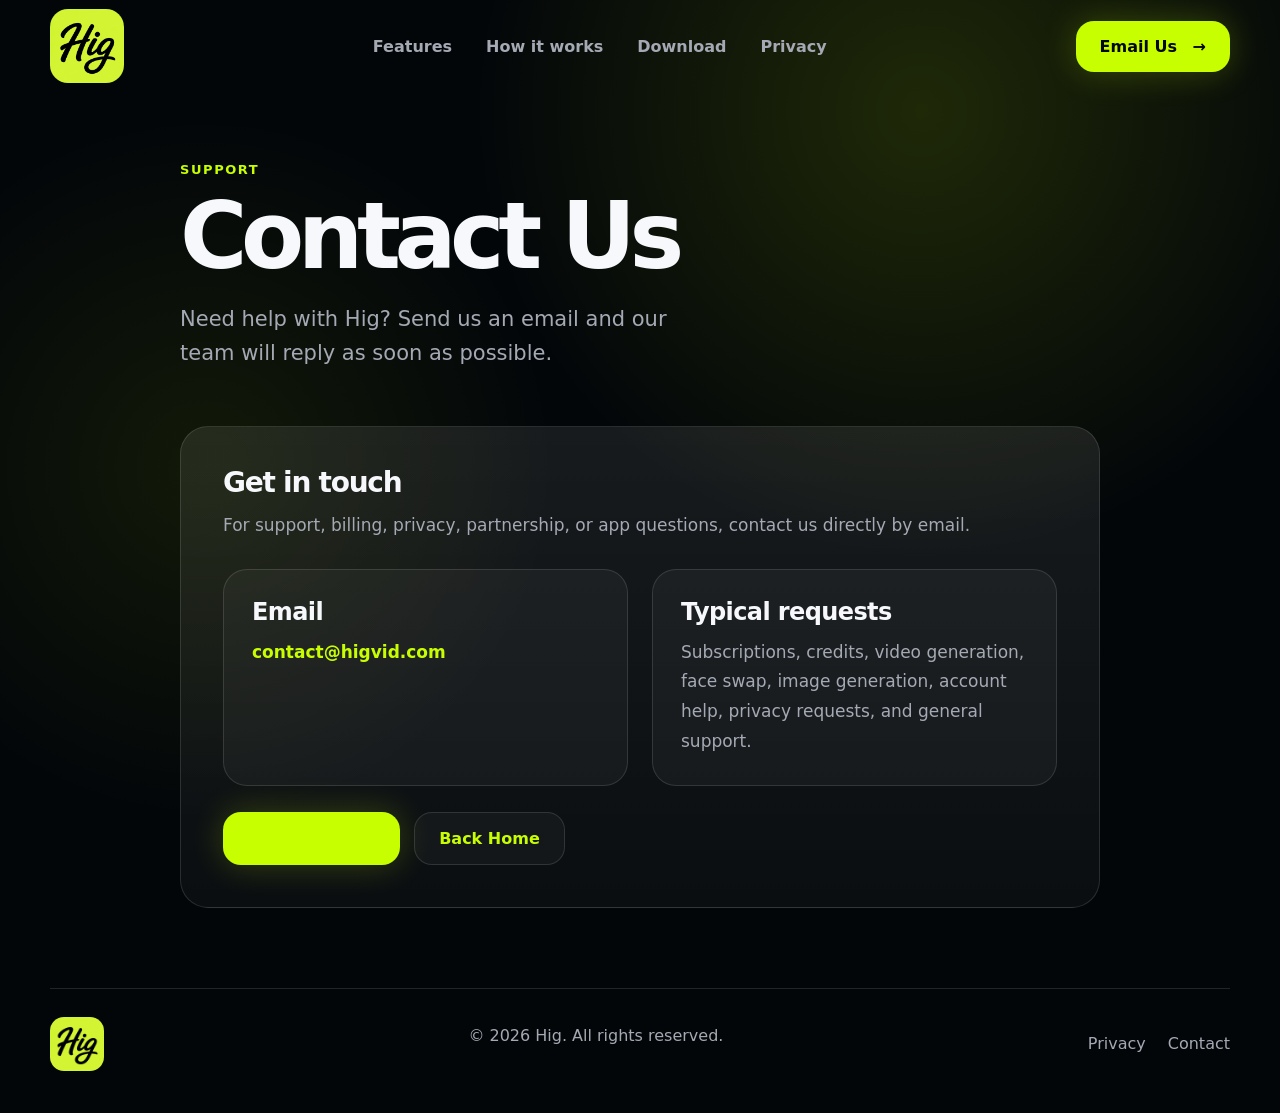
==== contact.html @ 1846b88f "Add files via upload" ====
<!doctype html>
<html lang="en">
<head>
  <meta charset="utf-8" />
  <meta name="viewport" content="width=device-width, initial-scale=1" />
  <title>Contact Us — Hig</title>
  <meta name="description" content="Contact Hig support for help with AI video generation, face swap, video editing, image generation, billing, or privacy questions." />
  <meta name="theme-color" content="#c8ff00" />
  <link rel="icon" href="assets/logo.png" />
  <link rel="stylesheet" href="styles.css" />
</head>
<body>
  <header class="site-header">
    <a class="brand" href="index.html" aria-label="Hig home">
      <img src="assets/logo.png" alt="Hig logo" />
    </a>
    <nav class="nav" aria-label="Main navigation">
      <a href="index.html#features">Features</a>
      <a href="index.html#how">How it works</a>
      <a href="index.html#download">Download</a>
      <a href="privacy.html">Privacy</a>
    </nav>
    <a class="header-cta" href="mailto:contact@higvid.com?subject=Hig%20Support%20Request">Email Us <span>→</span></a>
  </header>

  <main class="legal-page">
    <section class="legal-hero">
      <p class="eyebrow">Support</p>
      <h1>Contact Us</h1>
      <p class="lead">Need help with Hig? Send us an email and our team will reply as soon as possible.</p>
    </section>

    <section class="legal-card">
      <h2>Get in touch</h2>
      <p>For support, billing, privacy, partnership, or app questions, contact us directly by email.</p>

      <div class="contact-grid">
        <div class="contact-box">
          <h3>Email</h3>
          <p><a href="mailto:contact@higvid.com?subject=Hig%20Support%20Request">contact@higvid.com</a></p>
        </div>
        <div class="contact-box">
          <h3>Typical requests</h3>
          <p>Subscriptions, credits, video generation, face swap, image generation, account help, privacy requests, and general support.</p>
        </div>
      </div>

      <div class="contact-actions">
        <a class="primary-btn" href="mailto:contact@higvid.com?subject=Hig%20Support%20Request&body=Hello%20Hig%20team%2C%0A%0AI%20need%20help%20with%3A%0A%0AMy%20device%3A%0AMy%20app%20version%3A%0A%0AThank%20you.">Send Email <span>→</span></a>
        <a class="secondary-btn" href="index.html">Back Home</a>
      </div>
    </section>
  </main>

  <footer class="footer">
    <img src="assets/logo.png" alt="Hig logo" />
    <p>© <span id="year"></span> Hig. All rights reserved.</p>
    <div>
      <a href="privacy.html">Privacy</a>
      <a href="contact.html">Contact</a>
    </div>
  </footer>

  <script src="script.js"></script>
</body>
</html>
---- styles.css ----
:root {
  --bg: #030609;
  --panel: rgba(255,255,255,.055);
  --panel-strong: rgba(255,255,255,.085);
  --text: #f6f8fb;
  --muted: #a4a9b4;
  --line: rgba(255,255,255,.12);
  --accent: #c8ff00;
  --accent-soft: rgba(200,255,0,.18);
  --radius: 28px;
  --max: 1180px;
}

* { box-sizing: border-box; }
html { scroll-behavior: smooth; }
body {
  margin: 0;
  font-family: Inter, ui-sans-serif, system-ui, -apple-system, BlinkMacSystemFont, "Segoe UI", sans-serif;
  color: var(--text);
  background:
    radial-gradient(circle at 72% 10%, rgba(200,255,0,.14), transparent 28rem),
    radial-gradient(circle at 16% 42%, rgba(200,255,0,.08), transparent 22rem),
    var(--bg);
}
a { color: inherit; text-decoration: none; }
img { max-width: 100%; display: block; }

.site-header {
  width: min(var(--max), calc(100% - 48px));
  height: 92px;
  margin: 0 auto;
  display: flex;
  align-items: center;
  justify-content: space-between;
  position: relative;
  z-index: 10;
}
.brand img { width: 74px; border-radius: 18px; }
.nav { display: flex; gap: 34px; color: var(--muted); font-weight: 600; }
.nav a:hover { color: var(--text); }
.header-cta, .primary-btn {
  background: var(--accent);
  color: #050606;
  font-weight: 800;
  border-radius: 18px;
  padding: 16px 24px;
  box-shadow: 0 0 34px rgba(200,255,0,.22);
}
.header-cta span, .primary-btn span { margin-left: 10px; }

.hero {
  width: min(var(--max), calc(100% - 48px));
  min-height: calc(100vh - 92px);
  margin: 0 auto;
  display: grid;
  grid-template-columns: .82fr 1.18fr;
  align-items: center;
  gap: 40px;
  padding: 36px 0 90px;
}
.eyebrow {
  color: var(--accent);
  text-transform: uppercase;
  letter-spacing: .12em;
  font-size: 13px;
  font-weight: 900;
  margin: 0 0 18px;
}
h1, h2, h3, p { margin-top: 0; }
h1 {
  font-size: clamp(64px, 9vw, 126px);
  line-height: .86;
  letter-spacing: -.07em;
  margin-bottom: 30px;
}
h1 span, h2 span { color: var(--accent); }
h2 { font-size: clamp(34px, 5vw, 64px); line-height: 1; letter-spacing: -.045em; margin-bottom: 18px; }
h3 { font-size: 24px; letter-spacing: -.025em; margin-bottom: 12px; }
.lead { color: var(--muted); font-size: 21px; line-height: 1.65; max-width: 520px; }
.hero-actions { display: flex; gap: 14px; flex-wrap: wrap; margin-top: 34px; }
.secondary-btn {
  border: 1px solid var(--line);
  color: var(--text);
  font-weight: 800;
  border-radius: 18px;
  padding: 16px 24px;
  background: rgba(255,255,255,.035);
}

.phone-stage {
  min-height: 640px;
  position: relative;
  display: grid;
  place-items: center;
  perspective: 1200px;
}
.phone {
  position: absolute;
  width: min(305px, 30vw);
  border-radius: 46px;
  padding: 8px;
  background: linear-gradient(145deg, rgba(255,255,255,.24), rgba(255,255,255,.04));
  box-shadow: 0 34px 90px rgba(0,0,0,.65), 0 0 46px rgba(200,255,0,.12);
  border: 1px solid rgba(255,255,255,.12);
  overflow: hidden;
}
.phone img { border-radius: 38px; width: 100%; height: auto; }
.phone-main { z-index: 3; transform: translateY(-2px); width: min(350px, 32vw); }
.phone-left { z-index: 2; transform: translate(-210px, 40px) rotate(-8deg) scale(.9); opacity: .76; }
.phone-right { z-index: 1; transform: translate(220px, 40px) rotate(8deg) scale(.9); opacity: .62; }

.features, .steps, .showcase, .download {
  width: min(var(--max), calc(100% - 48px));
  margin: 0 auto;
}
.section-heading { text-align: center; max-width: 760px; margin: 0 auto 46px; }
.section-heading p:not(.eyebrow), .showcase-copy p:not(.eyebrow), .download p { color: var(--muted); font-size: 18px; line-height: 1.7; }
.feature-grid, .step-grid { display: grid; grid-template-columns: repeat(3, 1fr); gap: 24px; }
.feature-card, .step, .download, .showcase {
  border: 1px solid var(--line);
  background: linear-gradient(180deg, var(--panel-strong), rgba(255,255,255,.035));
  border-radius: var(--radius);
}
.feature-card { padding: 34px; min-height: 250px; }
.icon {
  width: 62px; height: 62px; display: grid; place-items: center;
  border: 1px solid rgba(200,255,0,.5); border-radius: 20px;
  color: var(--accent); background: var(--accent-soft); font-size: 24px; margin-bottom: 36px;
}
.feature-card p, .step p { color: var(--muted); line-height: 1.65; margin: 0; }

.showcase {
  margin-top: 100px;
  display: grid;
  grid-template-columns: .9fr 1.1fr;
  gap: 34px;
  align-items: center;
  padding: 34px;
  overflow: hidden;
}
.showcase-media {
  border-radius: 22px;
  overflow: hidden;
  border: 1px solid var(--line);
  max-height: 500px;
}
.showcase-media img { width: 100%; transform: scale(1.01); }
.showcase-copy { padding: 34px; }

.steps { padding: 110px 0; }
.step { padding: 30px; }
.step span { color: var(--accent); font-weight: 900; display: inline-block; margin-bottom: 28px; }
.download {
  display: flex;
  align-items: center;
  justify-content: space-between;
  gap: 30px;
  padding: 42px;
  margin-bottom: 70px;
  box-shadow: inset 0 0 80px rgba(200,255,0,.05);
}
.store-buttons { display: flex; gap: 14px; flex-wrap: wrap; }
.store-btn {
  min-width: 175px;
  border: 1px solid var(--line);
  border-radius: 17px;
  padding: 13px 18px;
  background: #070a0d;
}
.store-btn small { color: var(--muted); display: block; font-size: 11px; }
.store-btn strong { font-size: 20px; }
.footer {
  width: min(var(--max), calc(100% - 48px));
  margin: 0 auto;
  padding: 28px 0 42px;
  border-top: 1px solid var(--line);
  display: flex;
  align-items: center;
  justify-content: space-between;
  color: var(--muted);
  gap: 20px;
}
.footer img { width: 54px; border-radius: 14px; }
.footer div { display: flex; gap: 22px; }

@media (max-width: 960px) {
  .nav { display: none; }
  .hero { grid-template-columns: 1fr; min-height: auto; padding-top: 44px; }
  .phone-stage { min-height: 590px; }
  .phone { width: 260px; }
  .phone-main { width: 300px; }
  .phone-left { transform: translate(-130px, 42px) rotate(-8deg) scale(.82); }
  .phone-right { transform: translate(130px, 42px) rotate(8deg) scale(.82); }
  .feature-grid, .step-grid, .showcase { grid-template-columns: 1fr; }
  .download { flex-direction: column; align-items: flex-start; }
}

@media (max-width: 620px) {
  .site-header, .hero, .features, .steps, .showcase, .download, .footer { width: min(100% - 28px, var(--max)); }
  .site-header { height: 78px; }
  .brand img { width: 58px; }
  .header-cta { padding: 13px 16px; border-radius: 15px; }
  h1 { font-size: 72px; }
  .lead { font-size: 18px; }
  .phone-stage { min-height: 480px; overflow: hidden; }
  .phone { width: 210px; border-radius: 36px; }
  .phone img { border-radius: 30px; }
  .phone-main { width: 245px; }
  .phone-left { transform: translate(-102px, 44px) rotate(-8deg) scale(.78); }
  .phone-right { transform: translate(102px, 44px) rotate(8deg) scale(.78); }
  .feature-card, .showcase, .download { padding: 24px; }
  .showcase-copy { padding: 0; }
  .footer { flex-direction: column; align-items: flex-start; }
}


.legal-page {
  width: min(920px, calc(100% - 48px));
  margin: 0 auto 80px;
}
.legal-hero {
  padding: 72px 0 28px;
}
.legal-hero h1 {
  font-size: clamp(48px, 8vw, 86px);
  line-height: .95;
  margin-bottom: 22px;
}
.legal-date {
  color: var(--muted);
  margin-top: 22px;
}
.legal-card {
  border: 1px solid var(--line);
  background: linear-gradient(180deg, var(--panel-strong), rgba(255,255,255,.035));
  border-radius: var(--radius);
  padding: 42px;
}
.legal-card h2 {
  font-size: 28px;
  margin: 36px 0 14px;
}
.legal-card h2:first-child { margin-top: 0; }
.legal-card p {
  color: var(--muted);
  line-height: 1.75;
  font-size: 17px;
}
.legal-card a { color: var(--accent); font-weight: 800; }

@media (max-width: 620px) {
  .legal-page { width: min(100% - 28px, 920px); }
  .legal-card { padding: 24px; }
  .legal-card h2 { font-size: 23px; }
}

.legal-hero { padding: 70px 0 34px; }
.legal-hero h1 { font-size: clamp(50px, 8vw, 92px); line-height: .92; margin-bottom: 22px; }
.legal-date { color: var(--muted); font-weight: 700; }
.legal-card {
  border: 1px solid var(--line);
  background: linear-gradient(180deg, var(--panel-strong), rgba(255,255,255,.035));
  border-radius: var(--radius);
  padding: 42px;
}
.legal-card h2 { font-size: 28px; margin-top: 36px; }
.legal-card h2:first-child { margin-top: 0; }
.legal-card p { color: var(--muted); line-height: 1.75; font-size: 17px; }
.legal-card a { color: var(--accent); font-weight: 800; }
.contact-grid { display: grid; grid-template-columns: 1fr 1fr; gap: 24px; margin-top: 28px; }
.contact-box {
  border: 1px solid var(--line);
  background: rgba(255,255,255,.04);
  border-radius: 24px;
  padding: 28px;
}
.contact-box p { margin-bottom: 0; }
.contact-actions { display: flex; gap: 14px; flex-wrap: wrap; margin-top: 26px; }
@media (max-width: 760px) { .contact-grid { grid-template-columns: 1fr; } .legal-card { padding: 26px; } }
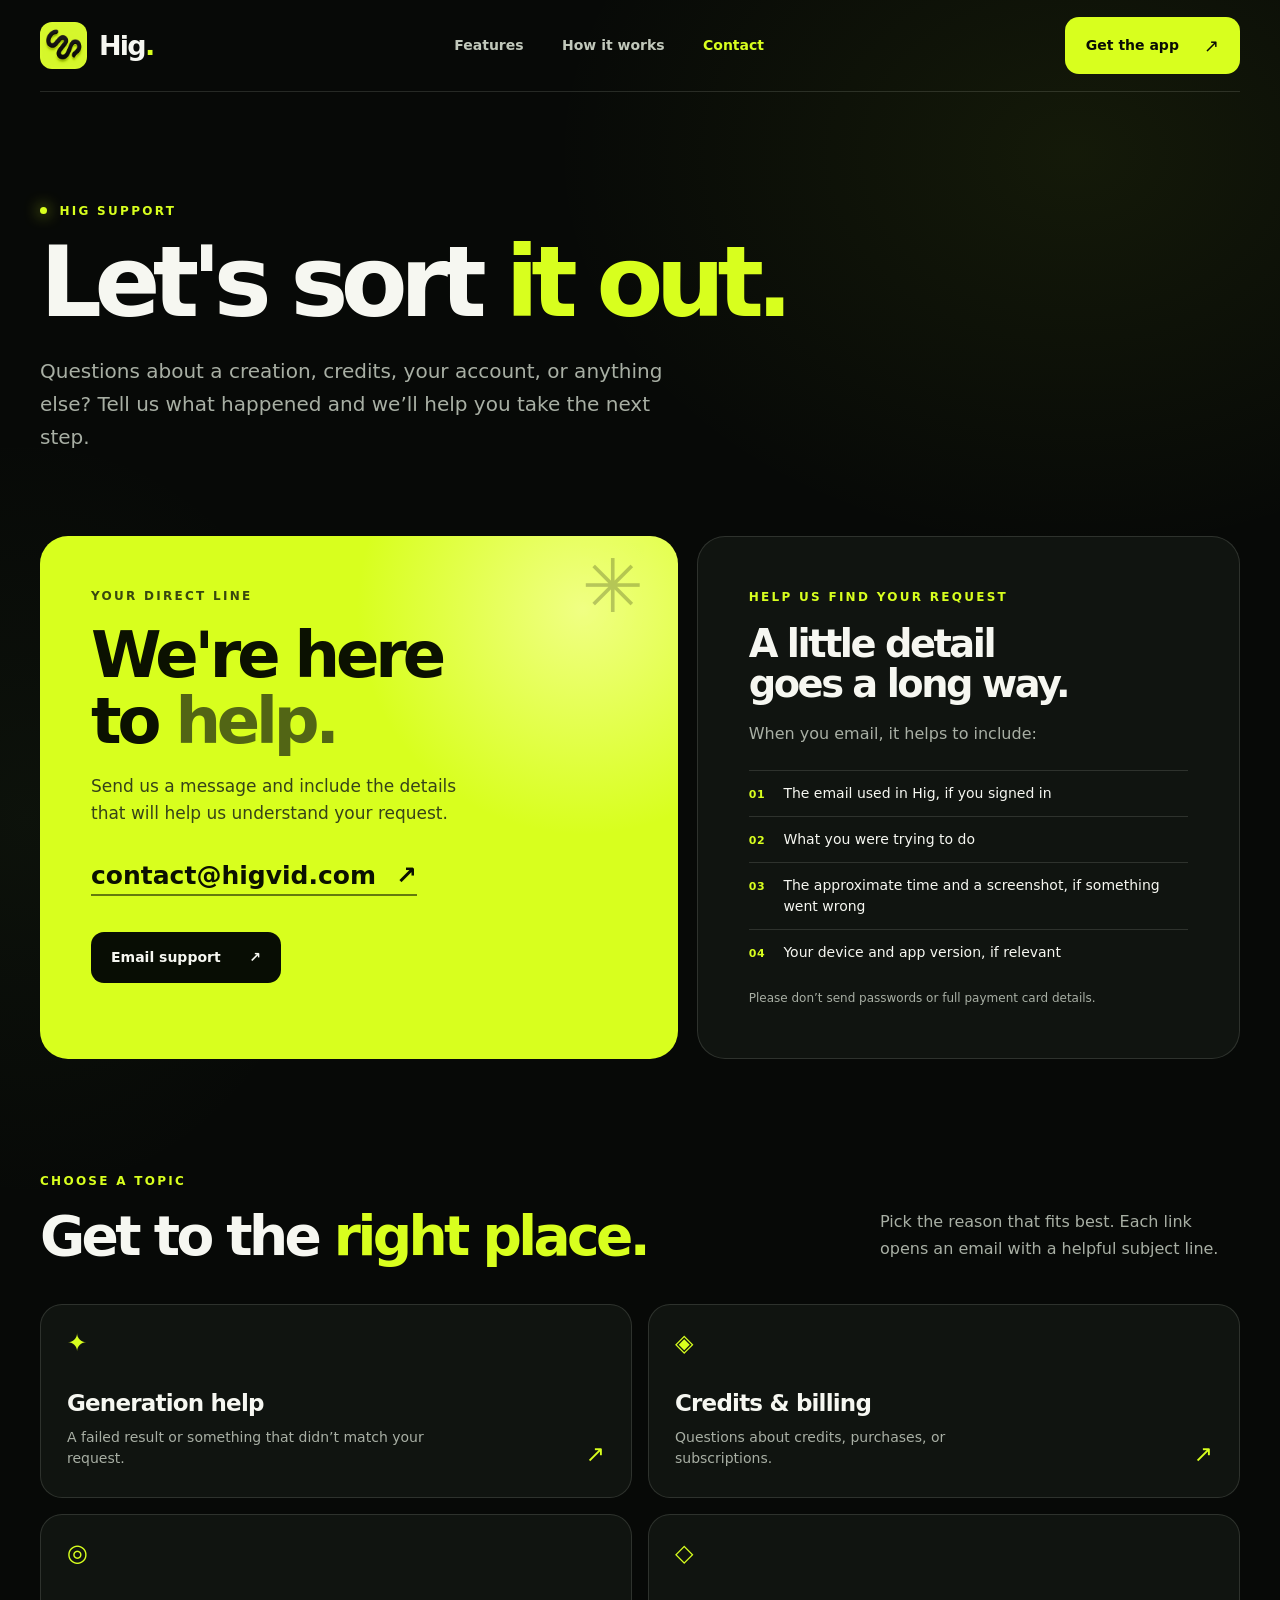
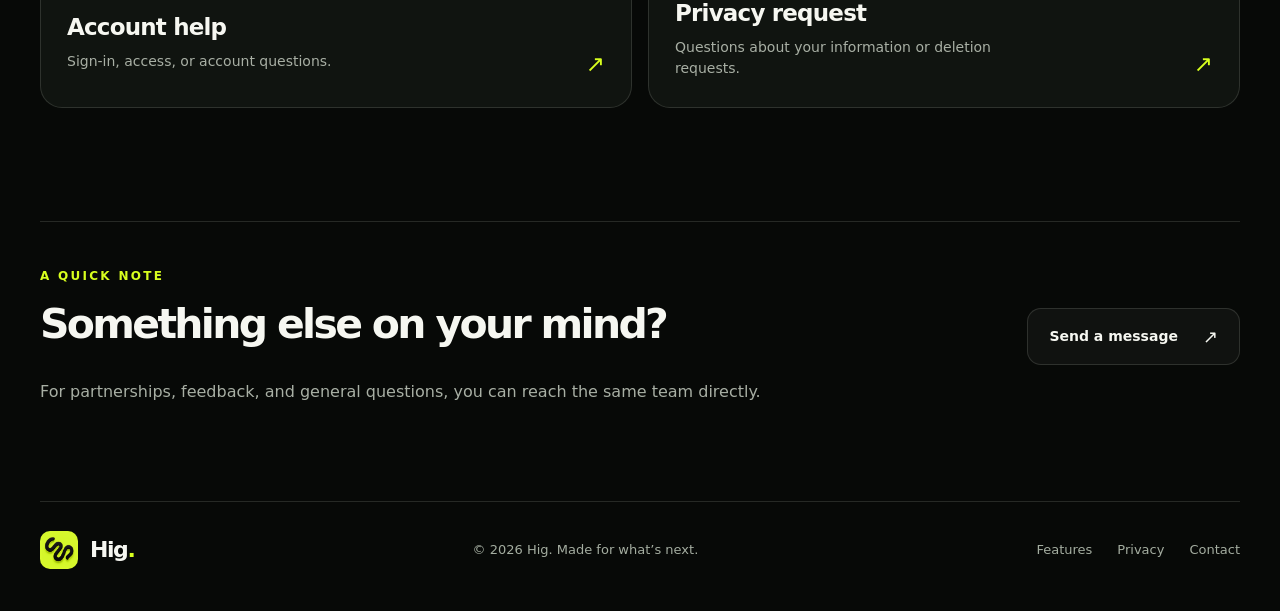
==== commit e056c4ec: "Add files via upload" ====
--- a/contact.html
+++ b/contact.html
@@ -3,64 +3,43 @@
 <head>
   <meta charset="utf-8" />
   <meta name="viewport" content="width=device-width, initial-scale=1" />
-  <title>Contact Us — Hig</title>
-  <meta name="description" content="Contact Hig support for help with AI video generation, face swap, video editing, image generation, billing, or privacy questions." />
-  <meta name="theme-color" content="#c8ff00" />
-  <link rel="icon" href="assets/logo.png" />
+  <title>Contact & Support — Hig</title>
+  <meta name="description" content="Contact Hig for help with your account, generations, credits, subscriptions, or privacy requests." />
+  <meta property="og:title" content="Contact Hig Support" />
+  <meta property="og:description" content="Questions about a creation, credits, or your account? We're here to help." />
+  <meta property="og:image" content="https://higvid.com/assets/app-icon.png" />
+  <meta name="theme-color" content="#080a08" />
+  <link rel="icon" type="image/png" href="assets/favicon.png" />
+  <link rel="apple-touch-icon" href="assets/apple-touch-icon.png" />
   <link rel="stylesheet" href="styles.css" />
 </head>
 <body>
+  <a class="skip-link" href="#main">Skip to content</a>
   <header class="site-header">
-    <a class="brand" href="index.html" aria-label="Hig home">
-      <img src="assets/logo.png" alt="Hig logo" />
-    </a>
-    <nav class="nav" aria-label="Main navigation">
-      <a href="index.html#features">Features</a>
-      <a href="index.html#how">How it works</a>
-      <a href="index.html#download">Download</a>
-      <a href="privacy.html">Privacy</a>
-    </nav>
-    <a class="header-cta" href="mailto:contact@higvid.com?subject=Hig%20Support%20Request">Email Us <span>→</span></a>
+    <a class="brand" href="index.html" aria-label="Hig home"><img src="assets/app-icon.png" alt="" /><span>Hig<span class="brand-dot">.</span></span></a>
+    <nav class="nav" aria-label="Main navigation"><a href="features.html">Features</a><a href="index.html#how">How it works</a><a href="contact.html" aria-current="page">Contact</a></nav>
+    <a class="header-cta" href="index.html#download">Get the app <span aria-hidden="true">↗</span></a>
+    <details class="mobile-menu"><summary>Menu <span aria-hidden="true">☰</span></summary><nav aria-label="Mobile navigation"><a href="index.html">Home</a><a href="features.html">Features</a><a href="index.html#how">How it works</a><a href="index.html#download">Get the app</a><a href="contact.html" aria-current="page">Contact</a><a href="privacy.html">Privacy</a></nav></details>
   </header>
 
-  <main class="legal-page">
-    <section class="legal-hero">
-      <p class="eyebrow">Support</p>
-      <h1>Contact Us</h1>
-      <p class="lead">Need help with Hig? Send us an email and our team will reply as soon as possible.</p>
+  <main id="main">
+    <section class="page-intro contact-intro"><p class="eyebrow"><span class="eyebrow-dot"></span> Hig support</p><h1>Let's sort <span>it out.</span></h1><p class="lead">Questions about a creation, credits, your account, or anything else? Tell us what happened and we’ll help you take the next step.</p></section>
+
+    <section class="contact-layout" aria-label="Contact Hig">
+      <div class="support-panel"><span class="support-mark" aria-hidden="true">✳</span><p class="eyebrow dark-eyebrow">Your direct line</p><h2>We're here to <span>help.</span></h2><p>Send us a message and include the details that will help us understand your request.</p><a class="support-email" href="mailto:contact@higvid.com?subject=Hig%20Support%20Request">contact@higvid.com <span aria-hidden="true">↗</span></a><a class="dark-button" href="mailto:contact@higvid.com?subject=Hig%20Support%20Request">Email support <span aria-hidden="true">↗</span></a></div>
+      <div class="support-checklist"><p class="eyebrow">Help us find your request</p><h2>A little detail goes a long way.</h2><p>When you email, it helps to include:</p><ul><li><span>01</span> The email used in Hig, if you signed in</li><li><span>02</span> What you were trying to do</li><li><span>03</span> The approximate time and a screenshot, if something went wrong</li><li><span>04</span> Your device and app version, if relevant</li></ul><p class="checklist-note">Please don’t send passwords or full payment card details.</p></div>
     </section>
 
-    <section class="legal-card">
-      <h2>Get in touch</h2>
-      <p>For support, billing, privacy, partnership, or app questions, contact us directly by email.</p>
+    <section class="contact-topics"><div class="section-heading section-heading-split"><div><p class="eyebrow">Choose a topic</p><h2>Get to the <span>right place.</span></h2></div><p>Pick the reason that fits best. Each link opens an email with a helpful subject line.</p></div><div class="topic-grid">
+      <a class="topic-card" href="mailto:contact@higvid.com?subject=Hig%20Generation%20Help"><span class="topic-icon" aria-hidden="true">✦</span><span class="topic-title">Generation help</span><span class="topic-description">A failed result or something that didn’t match your request.</span><span class="topic-arrow" aria-hidden="true">↗</span></a>
+      <a class="topic-card" href="mailto:contact@higvid.com?subject=Hig%20Credits%20and%20Billing"><span class="topic-icon" aria-hidden="true">◈</span><span class="topic-title">Credits & billing</span><span class="topic-description">Questions about credits, purchases, or subscriptions.</span><span class="topic-arrow" aria-hidden="true">↗</span></a>
+      <a class="topic-card" href="mailto:contact@higvid.com?subject=Hig%20Account%20Help"><span class="topic-icon" aria-hidden="true">◎</span><span class="topic-title">Account help</span><span class="topic-description">Sign-in, access, or account questions.</span><span class="topic-arrow" aria-hidden="true">↗</span></a>
+      <a class="topic-card" href="mailto:contact@higvid.com?subject=Hig%20Privacy%20Request"><span class="topic-icon" aria-hidden="true">◇</span><span class="topic-title">Privacy request</span><span class="topic-description">Questions about your information or deletion requests.</span><span class="topic-arrow" aria-hidden="true">↗</span></a>
+    </div></section>
 
-      <div class="contact-grid">
-        <div class="contact-box">
-          <h3>Email</h3>
-          <p><a href="mailto:contact@higvid.com?subject=Hig%20Support%20Request">contact@higvid.com</a></p>
-        </div>
-        <div class="contact-box">
-          <h3>Typical requests</h3>
-          <p>Subscriptions, credits, video generation, face swap, image generation, account help, privacy requests, and general support.</p>
-        </div>
-      </div>
-
-      <div class="contact-actions">
-        <a class="primary-btn" href="mailto:contact@higvid.com?subject=Hig%20Support%20Request&body=Hello%20Hig%20team%2C%0A%0AI%20need%20help%20with%3A%0A%0AMy%20device%3A%0AMy%20app%20version%3A%0A%0AThank%20you.">Send Email <span>→</span></a>
-        <a class="secondary-btn" href="index.html">Back Home</a>
-      </div>
-    </section>
+    <section class="contact-bottom"><div><p class="eyebrow">A quick note</p><h2>Something else on your mind?</h2><p>For partnerships, feedback, and general questions, you can reach the same team directly.</p></div><a class="secondary-btn" href="mailto:contact@higvid.com?subject=Hig%20General%20Question">Send a message <span aria-hidden="true">↗</span></a></section>
   </main>
-
-  <footer class="footer">
-    <img src="assets/logo.png" alt="Hig logo" />
-    <p>© <span id="year"></span> Hig. All rights reserved.</p>
-    <div>
-      <a href="privacy.html">Privacy</a>
-      <a href="contact.html">Contact</a>
-    </div>
-  </footer>
-
+  <footer class="footer"><a class="brand footer-brand" href="index.html" aria-label="Hig home"><img src="assets/app-icon.png" alt="" /><span>Hig<span class="brand-dot">.</span></span></a><p>© <span id="year"></span> Hig. Made for what’s next.</p><nav aria-label="Footer navigation"><a href="features.html">Features</a><a href="privacy.html">Privacy</a><a href="contact.html">Contact</a></nav></footer>
   <script src="script.js"></script>
 </body>
 </html>
--- a/styles.css
+++ b/styles.css
@@ -1,279 +1,300 @@
 :root {
-  --bg: #030609;
-  --panel: rgba(255,255,255,.055);
-  --panel-strong: rgba(255,255,255,.085);
-  --text: #f6f8fb;
-  --muted: #a4a9b4;
-  --line: rgba(255,255,255,.12);
-  --accent: #c8ff00;
-  --accent-soft: rgba(200,255,0,.18);
-  --radius: 28px;
-  --max: 1180px;
-}
-
+  --bg: #070907;
+  --surface: #101410;
+  --surface-2: #161b16;
+  --text: #f6f7f1;
+  --muted: #a8afa4;
+  --line: rgba(241, 255, 235, .13);
+  --accent: #d8ff1e;
+  --max: 1200px;
+}
 * { box-sizing: border-box; }
 html { scroll-behavior: smooth; }
 body {
   margin: 0;
-  font-family: Inter, ui-sans-serif, system-ui, -apple-system, BlinkMacSystemFont, "Segoe UI", sans-serif;
+  background:
+    radial-gradient(ellipse 42rem 32rem at 84% 7%, rgba(174, 221, 30, .08), transparent 78%),
+    radial-gradient(ellipse 25rem 30rem at 2% 37%, rgba(104, 160, 70, .06), transparent 80%),
+    var(--bg);
   color: var(--text);
-  background:
-    radial-gradient(circle at 72% 10%, rgba(200,255,0,.14), transparent 28rem),
-    radial-gradient(circle at 16% 42%, rgba(200,255,0,.08), transparent 22rem),
-    var(--bg);
+  font: 16px/1.5 Inter, ui-sans-serif, system-ui, -apple-system, BlinkMacSystemFont, "Segoe UI", sans-serif;
+  -webkit-font-smoothing: antialiased;
 }
 a { color: inherit; text-decoration: none; }
 img { max-width: 100%; display: block; }
-
+h1, h2, h3, p { margin-top: 0; }
+h1, h2, h3 { text-wrap: balance; }
+:focus-visible { outline: 3px solid var(--accent); outline-offset: 4px; }
+.skip-link { position: absolute; top: -80px; left: 16px; padding: 10px 16px; background: var(--accent); color: #080a05; z-index: 100; border-radius: 8px; }
+.skip-link:focus { top: 12px; }
 .site-header {
   width: min(var(--max), calc(100% - 48px));
   height: 92px;
-  margin: 0 auto;
+  margin: auto;
   display: flex;
   align-items: center;
-  justify-content: space-between;
+  gap: 32px;
   position: relative;
-  z-index: 10;
-}
-.brand img { width: 74px; border-radius: 18px; }
-.nav { display: flex; gap: 34px; color: var(--muted); font-weight: 600; }
-.nav a:hover { color: var(--text); }
+  z-index: 20;
+  border-bottom: 1px solid var(--line);
+}
+.brand { display: inline-flex; align-items: center; gap: 12px; flex-shrink: 0; font-size: 27px; font-weight: 850; letter-spacing: -.065em; line-height: 1; }
+.brand img { width: 47px; height: 47px; object-fit: cover; border-radius: 12px; }
+.brand-dot { color: var(--accent); }
+.nav { display: flex; align-items: center; gap: clamp(22px, 3vw, 42px); margin: 0 auto; color: #c1c8bb; font-size: 14px; font-weight: 650; }
+.nav a { transition: color .2s; }
+.nav a:hover, .nav a[aria-current="page"] { color: var(--accent); }
 .header-cta, .primary-btn {
-  background: var(--accent);
-  color: #050606;
-  font-weight: 800;
-  border-radius: 18px;
-  padding: 16px 24px;
-  box-shadow: 0 0 34px rgba(200,255,0,.22);
-}
-.header-cta span, .primary-btn span { margin-left: 10px; }
-
-.hero {
-  width: min(var(--max), calc(100% - 48px));
-  min-height: calc(100vh - 92px);
-  margin: 0 auto;
-  display: grid;
-  grid-template-columns: .82fr 1.18fr;
-  align-items: center;
-  gap: 40px;
-  padding: 36px 0 90px;
-}
-.eyebrow {
-  color: var(--accent);
-  text-transform: uppercase;
-  letter-spacing: .12em;
-  font-size: 13px;
-  font-weight: 900;
-  margin: 0 0 18px;
-}
-h1, h2, h3, p { margin-top: 0; }
-h1 {
-  font-size: clamp(64px, 9vw, 126px);
-  line-height: .86;
-  letter-spacing: -.07em;
-  margin-bottom: 30px;
-}
+  display: inline-flex; align-items: center; justify-content: center; gap: 25px;
+  border-radius: 14px; background: var(--accent); color: #090d04;
+  padding: 15px 21px; font-size: 14px; font-weight: 800;
+  transition: transform .2s, background .2s;
+  white-space: nowrap;
+}
+.header-cta:hover, .primary-btn:hover { transform: translateY(-3px); background: #e5ff62; }
+.mobile-menu { display: none; }
+.eyebrow { color: var(--accent); text-transform: uppercase; font-size: 12px; letter-spacing: .19em; font-weight: 850; margin-bottom: 18px; }
+.eyebrow-dot { display: inline-block; vertical-align: 1px; width: 7px; height: 7px; background: var(--accent); border-radius: 50%; margin-right: 6px; box-shadow: 0 0 15px var(--accent); }
+h1 { font-size: clamp(64px, 7.6vw, 112px); line-height: .93; letter-spacing: -.078em; font-weight: 800; }
+h2 { font-size: clamp(38px, 4.3vw, 64px); line-height: 1.03; letter-spacing: -.065em; font-weight: 760; }
+h3 { font-size: 24px; line-height: 1.18; letter-spacing: -.04em; }
 h1 span, h2 span { color: var(--accent); }
-h2 { font-size: clamp(34px, 5vw, 64px); line-height: 1; letter-spacing: -.045em; margin-bottom: 18px; }
-h3 { font-size: 24px; letter-spacing: -.025em; margin-bottom: 12px; }
-.lead { color: var(--muted); font-size: 21px; line-height: 1.65; max-width: 520px; }
-.hero-actions { display: flex; gap: 14px; flex-wrap: wrap; margin-top: 34px; }
+.lead { font-size: clamp(17px, 1.65vw, 20px); line-height: 1.65; color: var(--muted); max-width: 575px; }
+.primary-btn span, .secondary-btn span, .header-cta span { font-size: 18px; font-weight: 400; }
 .secondary-btn {
-  border: 1px solid var(--line);
-  color: var(--text);
-  font-weight: 800;
-  border-radius: 18px;
-  padding: 16px 24px;
-  background: rgba(255,255,255,.035);
-}
-
-.phone-stage {
-  min-height: 640px;
-  position: relative;
-  display: grid;
-  place-items: center;
-  perspective: 1200px;
-}
-.phone {
-  position: absolute;
-  width: min(305px, 30vw);
-  border-radius: 46px;
-  padding: 8px;
-  background: linear-gradient(145deg, rgba(255,255,255,.24), rgba(255,255,255,.04));
-  box-shadow: 0 34px 90px rgba(0,0,0,.65), 0 0 46px rgba(200,255,0,.12);
-  border: 1px solid rgba(255,255,255,.12);
-  overflow: hidden;
-}
-.phone img { border-radius: 38px; width: 100%; height: auto; }
-.phone-main { z-index: 3; transform: translateY(-2px); width: min(350px, 32vw); }
-.phone-left { z-index: 2; transform: translate(-210px, 40px) rotate(-8deg) scale(.9); opacity: .76; }
-.phone-right { z-index: 1; transform: translate(220px, 40px) rotate(8deg) scale(.9); opacity: .62; }
-
-.features, .steps, .showcase, .download {
-  width: min(var(--max), calc(100% - 48px));
-  margin: 0 auto;
-}
-.section-heading { text-align: center; max-width: 760px; margin: 0 auto 46px; }
-.section-heading p:not(.eyebrow), .showcase-copy p:not(.eyebrow), .download p { color: var(--muted); font-size: 18px; line-height: 1.7; }
-.feature-grid, .step-grid { display: grid; grid-template-columns: repeat(3, 1fr); gap: 24px; }
-.feature-card, .step, .download, .showcase {
-  border: 1px solid var(--line);
-  background: linear-gradient(180deg, var(--panel-strong), rgba(255,255,255,.035));
-  border-radius: var(--radius);
-}
-.feature-card { padding: 34px; min-height: 250px; }
-.icon {
-  width: 62px; height: 62px; display: grid; place-items: center;
-  border: 1px solid rgba(200,255,0,.5); border-radius: 20px;
-  color: var(--accent); background: var(--accent-soft); font-size: 24px; margin-bottom: 36px;
-}
-.feature-card p, .step p { color: var(--muted); line-height: 1.65; margin: 0; }
-
-.showcase {
-  margin-top: 100px;
-  display: grid;
-  grid-template-columns: .9fr 1.1fr;
-  gap: 34px;
-  align-items: center;
-  padding: 34px;
-  overflow: hidden;
-}
-.showcase-media {
-  border-radius: 22px;
-  overflow: hidden;
-  border: 1px solid var(--line);
-  max-height: 500px;
-}
-.showcase-media img { width: 100%; transform: scale(1.01); }
-.showcase-copy { padding: 34px; }
-
-.steps { padding: 110px 0; }
-.step { padding: 30px; }
-.step span { color: var(--accent); font-weight: 900; display: inline-block; margin-bottom: 28px; }
-.download {
-  display: flex;
-  align-items: center;
-  justify-content: space-between;
-  gap: 30px;
-  padding: 42px;
-  margin-bottom: 70px;
-  box-shadow: inset 0 0 80px rgba(200,255,0,.05);
-}
-.store-buttons { display: flex; gap: 14px; flex-wrap: wrap; }
-.store-btn {
-  min-width: 175px;
-  border: 1px solid var(--line);
-  border-radius: 17px;
-  padding: 13px 18px;
-  background: #070a0d;
-}
-.store-btn small { color: var(--muted); display: block; font-size: 11px; }
-.store-btn strong { font-size: 20px; }
-.footer {
-  width: min(var(--max), calc(100% - 48px));
-  margin: 0 auto;
-  padding: 28px 0 42px;
-  border-top: 1px solid var(--line);
-  display: flex;
-  align-items: center;
-  justify-content: space-between;
-  color: var(--muted);
-  gap: 20px;
-}
-.footer img { width: 54px; border-radius: 14px; }
-.footer div { display: flex; gap: 22px; }
+  display: inline-flex; align-items: center; justify-content: center; gap: 25px;
+  padding: 14px 21px; border: 1px solid var(--line); border-radius: 14px;
+  background: rgba(255,255,255,.04); color: var(--text); font-size: 14px; font-weight: 750;
+  transition: border-color .2s, background .2s;
+}
+.secondary-btn:hover { border-color: var(--accent); background: rgba(216,255,30,.07); }
+.text-link { display: inline-flex; align-items: center; gap: 18px; padding-bottom: 6px; border-bottom: 1px solid var(--accent); color: var(--accent); font-size: 15px; font-weight: 780; transition: gap .2s; }
+.text-link:hover { gap: 26px; }
+
+.hero { width: min(var(--max), calc(100% - 48px)); min-height: 750px; margin: auto; display: grid; grid-template-columns: 1.02fr .98fr; align-items: center; gap: 30px; padding: 48px 0 85px; }
+.hero-copy { position: relative; z-index: 2; }
+.hero-copy h1 { max-width: 640px; margin-bottom: 28px; }
+.hero-copy .lead { max-width: 505px; }
+.hero-actions { display: flex; flex-wrap: wrap; align-items: center; gap: 12px; margin: 36px 0 42px; }
+.hero-note { display: flex; align-items: center; gap: 18px; font-size: 11px; letter-spacing: .17em; color: #7e8979; font-weight: 850; margin: 0; }
+.hero-note span { color: var(--accent); font-size: 12px; }
+.hero-visual { height: 680px; display: grid; place-items: center; position: relative; isolation: isolate; }
+.hero-orbit { position: absolute; z-index: -1; width: min(100%, 565px); aspect-ratio: 1; border-radius: 50%; background: radial-gradient(circle, rgba(198,244,29,.25), rgba(113,151,19,.10) 42%, transparent 68%); filter: blur(30px); }
+.hero-visual > img { width: min(318px, 58%); height: auto; border-radius: 20px; box-shadow: 0 32px 78px rgba(0,0,0,.55); transform: rotate(4deg); }
+.floating-label { position: absolute; z-index: 2; border: 1px solid rgba(216,255,30,.22); background: rgba(14,19,12,.9); backdrop-filter: blur(12px); color: #e8f2d6; padding: 13px 16px; border-radius: 12px; font-size: 10px; font-weight: 850; letter-spacing: .13em; box-shadow: 0 15px 28px rgba(0,0,0,.26); }
+.floating-label-top { left: 1%; top: 27%; transform: rotate(-5deg); }
+.floating-label-top span { color: var(--accent); margin-right: 5px; font-size: 15px; }
+.floating-label-bottom { right: 0; bottom: 20%; transform: rotate(5deg); }
+.status-dot { display: inline-block; width: 7px; height: 7px; border-radius: 50%; background: var(--accent); margin-right: 7px; }
+
+.features, .steps, .showcase, .download, .more-tools, .contact-layout, .contact-topics, .contact-bottom { width: min(var(--max), calc(100% - 48px)); margin-left: auto; margin-right: auto; }
+.features { padding: 95px 0 112px; }
+.section-heading { margin-bottom: 40px; text-align: center; }
+.section-heading h2 { margin-bottom: 0; }
+.section-heading-split { display: flex; justify-content: space-between; align-items: end; gap: 40px; text-align: left; }
+.section-heading-split h2 { max-width: 690px; }
+.section-heading-split > p { color: var(--muted); max-width: 360px; line-height: 1.7; margin-bottom: 2px; }
+.feature-grid { display: grid; grid-template-columns: repeat(3, 1fr); gap: 18px; }
+.feature-card { overflow: hidden; border: 1px solid var(--line); border-radius: 25px; background: #101410; transition: transform .25s, border-color .25s; }
+.feature-card:hover { transform: translateY(-6px); border-color: rgba(216,255,30,.55); }
+.feature-card-media { height: 395px; overflow: hidden; background: #080b08; border-bottom: 1px solid var(--line); }
+.feature-card-media img { width: 100%; height: auto; }
+.feature-card-content { padding: 25px 27px 33px; min-height: 220px; position: relative; }
+.feature-number { font-size: 11px; font-weight: 850; letter-spacing: .13em; color: var(--accent); }
+.feature-card h3 { margin: 17px 0 9px; }
+.feature-card p { color: var(--muted); font-size: 14px; line-height: 1.6; max-width: 285px; padding-right: 15px; margin: 0; }
+.feature-arrow { position: absolute; right: 22px; bottom: 26px; font-size: 22px; color: var(--accent); }
+.features > .text-link { margin-top: 30px; }
+.showcase { display: grid; grid-template-columns: .9fr 1.1fr; gap: 50px; align-items: center; border: 1px solid var(--line); border-radius: 30px; overflow: hidden; background: linear-gradient(105deg, #111810, #0c110e); padding: 38px; }
+.showcase-copy { padding: 25px; }
+.showcase-copy h2 { max-width: 490px; }
+.showcase-copy p:not(.eyebrow) { color: var(--muted); font-size: 17px; line-height: 1.7; margin: 24px 0 30px; }
+.showcase-media { border-radius: 22px; overflow: hidden; border: 1px solid var(--line); }
+.showcase-media img { width: 100%; }
+.steps { padding: 125px 0; }
+.step-grid { display: grid; grid-template-columns: repeat(3, 1fr); gap: 18px; margin-top: 42px; }
+.step { border-top: 1px solid rgba(216,255,30,.5); background: #111510; border-radius: 0 0 19px 19px; padding: 31px 27px 34px; }
+.step > span { display: block; color: var(--accent); font-size: 12px; font-weight: 850; letter-spacing: .15em; margin-bottom: 40px; }
+.step h3 { margin-bottom: 10px; }
+.step p { color: var(--muted); line-height: 1.65; margin-bottom: 0; }
+.download { display: flex; align-items: center; justify-content: space-between; gap: 25px; padding: 52px; margin-bottom: 85px; border-radius: 30px; border: 1px solid rgba(216,255,30,.3); background: radial-gradient(circle at 85% 50%, rgba(216,255,30,.14), transparent 36%), #10170e; }
+.download h2 { max-width: 650px; margin-bottom: 16px; }
+.download p:not(.eyebrow) { margin-bottom: 0; color: var(--muted); }
+.store-btn { display: flex; align-items: center; gap: 15px; min-width: 210px; padding: 12px 16px; border-radius: 15px; border: 1px solid rgba(255,255,255,.25); background: #050706; transition: transform .2s, border-color .2s; }
+.store-btn:hover { transform: translateY(-3px); border-color: var(--accent); }
+.store-btn small { display: block; color: #b6beb0; font-size: 11px; line-height: 1.25; }
+.store-btn strong { display: block; font-size: 20px; letter-spacing: -.04em; line-height: 1.2; }
+.apple-symbol { font-size: 23px; color: var(--accent); }
+.store-btn > span:last-child { margin-left: auto; color: var(--accent); }
+.footer { width: min(var(--max), calc(100% - 48px)); margin: auto; display: flex; align-items: center; justify-content: space-between; gap: 25px; border-top: 1px solid var(--line); padding: 29px 0 42px; color: #a4ada0; font-size: 13px; }
+.footer-brand { color: var(--text); font-size: 22px; }
+.footer-brand img { width: 38px; height: 38px; border-radius: 10px; }
+.footer p { margin: 0; }
+.footer nav { display: flex; gap: 25px; }
+.footer a:hover { color: var(--accent); }
+
+.page-intro { width: min(var(--max), calc(100% - 48px)); margin: 0 auto; padding: 110px 0 70px; }
+.page-intro h1 { max-width: 920px; margin-bottom: 27px; }
+.page-intro .lead { max-width: 660px; }
+.jump-links { display: flex; flex-wrap: wrap; gap: 11px; margin-top: 39px; }
+.jump-links a { display: inline-flex; gap: 15px; border: 1px solid var(--line); padding: 13px 17px; border-radius: 30px; background: var(--surface); color: #e4eadf; font-size: 13px; font-weight: 650; }
+.jump-links a:hover { border-color: var(--accent); color: var(--accent); }
+.feature-story { width: min(var(--max), calc(100% - 48px)); margin: 0 auto; padding: 80px 15px; border-top: 1px solid var(--line); display: grid; grid-template-columns: 1fr 1fr; gap: clamp(40px, 7vw, 115px); align-items: center; scroll-margin-top: 20px; }
+.feature-story.reverse .story-copy { order: 2; }
+.feature-story.reverse .story-media { order: 1; }
+.story-copy { max-width: 510px; }
+.feature-index { color: var(--accent); font-size: 12px; font-weight: 850; letter-spacing: .17em; margin-bottom: 24px; }
+.feature-index span { color: #6f8062; margin: 0 10px; }
+.story-copy h2 { font-size: clamp(46px, 5vw, 70px); }
+.story-copy > p:not(.feature-index) { max-width: 455px; font-size: 18px; line-height: 1.7; color: var(--muted); margin: 25px 0; }
+.story-details { display: flex; flex-wrap: wrap; gap: 9px; margin: 30px 0 39px; }
+.story-details span { border-radius: 30px; border: 1px solid var(--line); padding: 9px 13px; font-size: 12px; color: #d2ddcc; }
+.story-media { position: relative; width: min(100%, 450px); margin: 0 auto; padding: 22px 22px 0; border: 1px solid var(--line); border-radius: 29px; background: radial-gradient(circle at 50% 48%, rgba(37,110,152,.17), transparent 64%), #101410; overflow: hidden; }
+.story-media-blue { background: radial-gradient(circle at 50% 48%, rgba(38,127,185,.19), transparent 70%), #101410; }
+.story-media-pink { background: radial-gradient(circle at 50% 47%, rgba(194,99,128,.20), transparent 68%), #101410; }
+.story-media-lime { background: radial-gradient(circle at 50% 45%, rgba(194,245,31,.14), transparent 70%), #101410; }
+.story-media img { width: 100%; border-radius: 18px 18px 0 0; box-shadow: 0 25px 65px rgba(0,0,0,.35); }
+.media-caption { display: block; padding: 15px 0; color: #879381; letter-spacing: .14em; font-size: 11px; font-weight: 750; }
+.more-tools { padding: 105px 0 120px; border-top: 1px solid var(--line); }
+.tool-grid { display: grid; grid-template-columns: repeat(3, 1fr); gap: 18px; }
+.tool-card { overflow: hidden; border-radius: 24px; border: 1px solid var(--line); background: var(--surface); }
+.tool-preview { height: 250px; overflow: hidden; background: radial-gradient(circle at 50% 75%, rgba(216,255,30,.13), transparent 65%), #0b0e0b; }
+.tool-preview img { width: min(100%, 300px); margin: 0 auto; }
+.tool-card > div:last-child { padding: 25px; }
+.tool-card h3 { margin: 14px 0 8px; }
+.tool-card p { color: var(--muted); font-size: 14px; margin: 0; }
+.compact-cta { margin-top: 0; }
+
+.contact-intro { padding-bottom: 62px; }
+.contact-intro h1 { max-width: 850px; }
+.contact-layout { display: grid; grid-template-columns: 1.08fr .92fr; gap: 19px; }
+.support-panel, .support-checklist { min-height: 455px; padding: clamp(30px, 4vw, 51px); border-radius: 28px; }
+.support-panel { color: #0b1101; background: radial-gradient(circle at 85% 14%, #f0ff83, transparent 32%), var(--accent); position: relative; overflow: hidden; }
+.support-panel .eyebrow { color: #38480e; }
+.support-panel h2 { max-width: 450px; font-size: clamp(47px, 5vw, 66px); margin: 0 0 18px; }
+.support-panel h2 span { color: #526515; }
+.support-panel p:not(.eyebrow) { max-width: 395px; font-size: 17px; line-height: 1.6; color: #364318; }
+.support-mark { position: absolute; top: 13px; right: 34px; font-size: 74px; line-height: 1; opacity: .24; }
+.support-email { display: inline-flex; gap: 20px; align-items: center; margin-top: 12px; font-size: clamp(18px, 2vw, 25px); font-weight: 800; border-bottom: 2px solid rgba(7,13,1,.55); overflow-wrap: anywhere; }
+.dark-button { display: flex; justify-content: space-between; align-items: center; margin-top: 36px; padding: 15px 20px; border-radius: 13px; width: fit-content; min-width: 190px; background: #080d04; color: var(--text); font-size: 14px; font-weight: 760; }
+.dark-button:hover { background: #273819; }
+.support-checklist { border: 1px solid var(--line); background: var(--surface); }
+.support-checklist h2 { font-size: clamp(32px, 3vw, 42px); max-width: 415px; margin-bottom: 18px; }
+.support-checklist > p:not(.eyebrow) { color: var(--muted); }
+.support-checklist ul { padding: 0; margin: 24px 0 0; list-style: none; }
+.support-checklist li { display: flex; gap: 18px; align-items: baseline; border-top: 1px solid var(--line); padding: 12px 0; font-size: 14px; line-height: 1.5; }
+.support-checklist li span { color: var(--accent); font-size: 11px; font-weight: 850; letter-spacing: .06em; }
+.support-checklist .checklist-note { font-size: 12px; margin: 14px 0 0; color: #7e8977; }
+.contact-topics { padding: 113px 0; }
+.topic-grid { display: grid; grid-template-columns: repeat(2, 1fr); gap: 16px; }
+.topic-card { display: grid; grid-template-columns: 1fr auto; border: 1px solid var(--line); border-radius: 22px; background: var(--surface); min-height: 194px; padding: 26px; transition: background .2s, border-color .2s, transform .2s; }
+.topic-card:hover { border-color: rgba(216,255,30,.5); background: #182015; transform: translateY(-3px); }
+.topic-icon { grid-column: 1 / -1; color: var(--accent); font-size: 24px; line-height: 1; }
+.topic-title { grid-column: 1; align-self: end; font-size: 23px; font-weight: 750; letter-spacing: -.035em; margin-top: 26px; }
+.topic-description { grid-column: 1; font-size: 14px; color: var(--muted); max-width: 370px; margin-top: 6px; }
+.topic-arrow { grid-column: 2; grid-row: 2 / span 2; align-self: end; color: var(--accent); font-size: 23px; }
+.contact-bottom { display: flex; align-items: center; justify-content: space-between; gap: 28px; border-top: 1px solid var(--line); padding: 45px 0 95px; }
+.contact-bottom h2 { font-size: clamp(29px, 3.2vw, 42px); }
+.contact-bottom p:not(.eyebrow) { color: var(--muted); line-height: 1.65; margin: 0; }
+.contact-bottom .secondary-btn { flex-shrink: 0; }
+
+.legal-page { width: min(920px, calc(100% - 48px)); margin: 0 auto 90px; }
+.legal-hero { padding: 85px 0 38px; }
+.legal-hero h1 { font-size: clamp(52px, 7.5vw, 90px); margin-bottom: 24px; }
+.legal-date { color: var(--muted); font-weight: 700; margin-top: 20px; }
+.legal-card { border: 1px solid var(--line); background: var(--surface); border-radius: 27px; padding: 45px; }
+.legal-card h2 { font-size: 27px; line-height: 1.25; margin: 38px 0 12px; letter-spacing: -.03em; }
+.legal-card h2:first-child { margin-top: 0; }
+.legal-card p, .legal-card li { color: var(--muted); font-size: 16px; line-height: 1.8; }
+.legal-card a { color: var(--accent); text-decoration: underline; text-underline-offset: 3px; }
+.legal-card ul { padding-left: 23px; }
 
 @media (max-width: 960px) {
+  .hero { grid-template-columns: 1fr 1fr; min-height: 630px; }
+  .hero-visual { height: 580px; }
+  .hero-visual > img { width: min(270px, 64%); }
+  .feature-card-media { height: 320px; }
+  .feature-story { gap: 35px; }
+  .story-media { padding: 14px 14px 0; }
+}
+@media (max-width: 800px) {
   .nav { display: none; }
-  .hero { grid-template-columns: 1fr; min-height: auto; padding-top: 44px; }
-  .phone-stage { min-height: 590px; }
-  .phone { width: 260px; }
-  .phone-main { width: 300px; }
-  .phone-left { transform: translate(-130px, 42px) rotate(-8deg) scale(.82); }
-  .phone-right { transform: translate(130px, 42px) rotate(8deg) scale(.82); }
-  .feature-grid, .step-grid, .showcase { grid-template-columns: 1fr; }
-  .download { flex-direction: column; align-items: flex-start; }
-}
-
+  .header-cta { margin-left: auto; }
+  .mobile-menu { display: block; position: relative; }
+  .mobile-menu summary { list-style: none; cursor: pointer; display: inline-flex; align-items: center; gap: 8px; border: 1px solid var(--line); border-radius: 12px; padding: 11px 14px; font-size: 14px; font-weight: 750; }
+  .mobile-menu summary::-webkit-details-marker { display: none; }
+  .mobile-menu nav { display: flex; flex-direction: column; gap: 0; position: absolute; right: 0; top: calc(100% + 10px); width: 210px; background: #161d13; border: 1px solid var(--line); border-radius: 15px; padding: 8px; box-shadow: 0 20px 50px #0009; }
+  .mobile-menu nav a { padding: 10px 12px; border-radius: 7px; font-size: 14px; }
+  .mobile-menu nav a:hover, .mobile-menu nav a[aria-current="page"] { color: var(--accent); background: #25301e; }
+  .hero { grid-template-columns: 1fr; min-height: 0; padding: 75px 0 35px; gap: 10px; }
+  .hero-visual { height: 590px; }
+  .hero-visual > img { width: 280px; }
+  .floating-label-top { left: 17%; }
+  .floating-label-bottom { right: 12%; }
+  .feature-grid, .tool-grid, .step-grid { grid-template-columns: 1fr 1fr; }
+  .feature-card-media { height: 370px; }
+  .feature-card:nth-child(3) { grid-column: 1 / -1; display: grid; grid-template-columns: 1fr 1fr; }
+  .feature-card:nth-child(3) .feature-card-media { height: 370px; }
+  .showcase { grid-template-columns: 1fr 1fr; gap: 10px; padding: 20px; }
+  .showcase-copy { padding: 12px; }
+  .feature-story { grid-template-columns: 1fr; gap: 40px; padding: 70px 0; }
+  .feature-story.reverse .story-copy, .feature-story.reverse .story-media { order: initial; }
+  .story-copy { max-width: 650px; }
+  .story-media { width: min(100%, 420px); }
+  .contact-layout { grid-template-columns: 1fr; }
+  .support-panel, .support-checklist { min-height: 0; }
+}
 @media (max-width: 620px) {
-  .site-header, .hero, .features, .steps, .showcase, .download, .footer { width: min(100% - 28px, var(--max)); }
-  .site-header { height: 78px; }
-  .brand img { width: 58px; }
-  .header-cta { padding: 13px 16px; border-radius: 15px; }
-  h1 { font-size: 72px; }
-  .lead { font-size: 18px; }
-  .phone-stage { min-height: 480px; overflow: hidden; }
-  .phone { width: 210px; border-radius: 36px; }
-  .phone img { border-radius: 30px; }
-  .phone-main { width: 245px; }
-  .phone-left { transform: translate(-102px, 44px) rotate(-8deg) scale(.78); }
-  .phone-right { transform: translate(102px, 44px) rotate(8deg) scale(.78); }
-  .feature-card, .showcase, .download { padding: 24px; }
-  .showcase-copy { padding: 0; }
-  .footer { flex-direction: column; align-items: flex-start; }
-}
-
-
-.legal-page {
-  width: min(920px, calc(100% - 48px));
-  margin: 0 auto 80px;
-}
-.legal-hero {
-  padding: 72px 0 28px;
-}
-.legal-hero h1 {
-  font-size: clamp(48px, 8vw, 86px);
-  line-height: .95;
-  margin-bottom: 22px;
-}
-.legal-date {
-  color: var(--muted);
-  margin-top: 22px;
-}
-.legal-card {
-  border: 1px solid var(--line);
-  background: linear-gradient(180deg, var(--panel-strong), rgba(255,255,255,.035));
-  border-radius: var(--radius);
-  padding: 42px;
-}
-.legal-card h2 {
-  font-size: 28px;
-  margin: 36px 0 14px;
-}
-.legal-card h2:first-child { margin-top: 0; }
-.legal-card p {
-  color: var(--muted);
-  line-height: 1.75;
-  font-size: 17px;
-}
-.legal-card a { color: var(--accent); font-weight: 800; }
-
-@media (max-width: 620px) {
-  .legal-page { width: min(100% - 28px, 920px); }
+  .site-header, .hero, .features, .steps, .showcase, .download, .more-tools, .contact-layout, .contact-topics, .contact-bottom, .page-intro, .feature-story, .footer, .legal-page { width: min(100% - 32px, var(--max)); }
+  .site-header { height: 76px; gap: 10px; }
+  .brand img { width: 38px; height: 38px; border-radius: 10px; }
+  .brand { font-size: 23px; gap: 8px; }
+  .header-cta { display: none; }
+  .mobile-menu { margin-left: auto; }
+  .hero { padding-top: 66px; }
+  h1 { font-size: clamp(55px, 13vw, 76px); }
+  h2 { font-size: clamp(35px, 9vw, 48px); }
+  .hero-actions { margin: 28px 0 26px; }
+  .hero-actions a { flex: 1; padding-left: 13px; padding-right: 13px; gap: 8px; }
+  .hero-note { font-size: 10px; }
+  .hero-visual { height: 525px; }
+  .hero-visual > img { width: min(250px, 63%); }
+  .floating-label { padding: 9px 11px; font-size: 8px; }
+  .floating-label-top { left: 0; top: 29%; }
+  .floating-label-bottom { right: 0; bottom: 20%; }
+  .features { padding: 70px 0 95px; }
+  .section-heading-split { display: block; }
+  .section-heading-split > p { margin-top: 18px; }
+  .feature-grid, .step-grid, .tool-grid, .topic-grid { grid-template-columns: 1fr; }
+  .feature-card:nth-child(3) { grid-column: auto; display: block; }
+  .feature-card-media, .feature-card:nth-child(3) .feature-card-media { height: 420px; }
+  .feature-card-content { min-height: 190px; }
+  .showcase { grid-template-columns: 1fr; padding: 15px; }
+  .showcase-copy { padding: 22px 12px; }
+  .steps { padding: 95px 0; }
+  .step > span { margin-bottom: 23px; }
+  .download { padding: 30px 24px; margin-bottom: 65px; align-items: flex-start; flex-direction: column; }
+  .footer { display: grid; grid-template-columns: 1fr; justify-items: start; gap: 17px; padding-bottom: 35px; }
+  .footer nav { flex-wrap: wrap; gap: 21px; }
+  .page-intro { padding: 72px 0 54px; }
+  .jump-links a { font-size: 12px; }
+  .story-copy h2 { font-size: clamp(46px, 10vw, 58px); }
+  .story-copy > p:not(.feature-index) { font-size: 16px; }
+  .story-media { width: min(100%, 390px); }
+  .more-tools { padding: 75px 0 90px; }
+  .tool-preview { height: 270px; }
+  .contact-intro { padding-bottom: 42px; }
+  .support-panel, .support-checklist { padding: 30px 25px; }
+  .support-email { font-size: 18px; }
+  .contact-topics { padding: 85px 0; }
+  .topic-card { min-height: 170px; }
+  .contact-bottom { display: block; padding: 35px 0 80px; }
+  .contact-bottom .secondary-btn { margin-top: 24px; }
+  .legal-hero { padding-top: 65px; }
   .legal-card { padding: 24px; }
   .legal-card h2 { font-size: 23px; }
 }
-
-.legal-hero { padding: 70px 0 34px; }
-.legal-hero h1 { font-size: clamp(50px, 8vw, 92px); line-height: .92; margin-bottom: 22px; }
-.legal-date { color: var(--muted); font-weight: 700; }
-.legal-card {
-  border: 1px solid var(--line);
-  background: linear-gradient(180deg, var(--panel-strong), rgba(255,255,255,.035));
-  border-radius: var(--radius);
-  padding: 42px;
-}
-.legal-card h2 { font-size: 28px; margin-top: 36px; }
-.legal-card h2:first-child { margin-top: 0; }
-.legal-card p { color: var(--muted); line-height: 1.75; font-size: 17px; }
-.legal-card a { color: var(--accent); font-weight: 800; }
-.contact-grid { display: grid; grid-template-columns: 1fr 1fr; gap: 24px; margin-top: 28px; }
-.contact-box {
-  border: 1px solid var(--line);
-  background: rgba(255,255,255,.04);
-  border-radius: 24px;
-  padding: 28px;
-}
-.contact-box p { margin-bottom: 0; }
-.contact-actions { display: flex; gap: 14px; flex-wrap: wrap; margin-top: 26px; }
-@media (max-width: 760px) { .contact-grid { grid-template-columns: 1fr; } .legal-card { padding: 26px; } }
+@media (prefers-reduced-motion: reduce) {
+  html { scroll-behavior: auto; }
+  *, *::before, *::after { transition-duration: .01ms !important; animation-duration: .01ms !important; }
+}
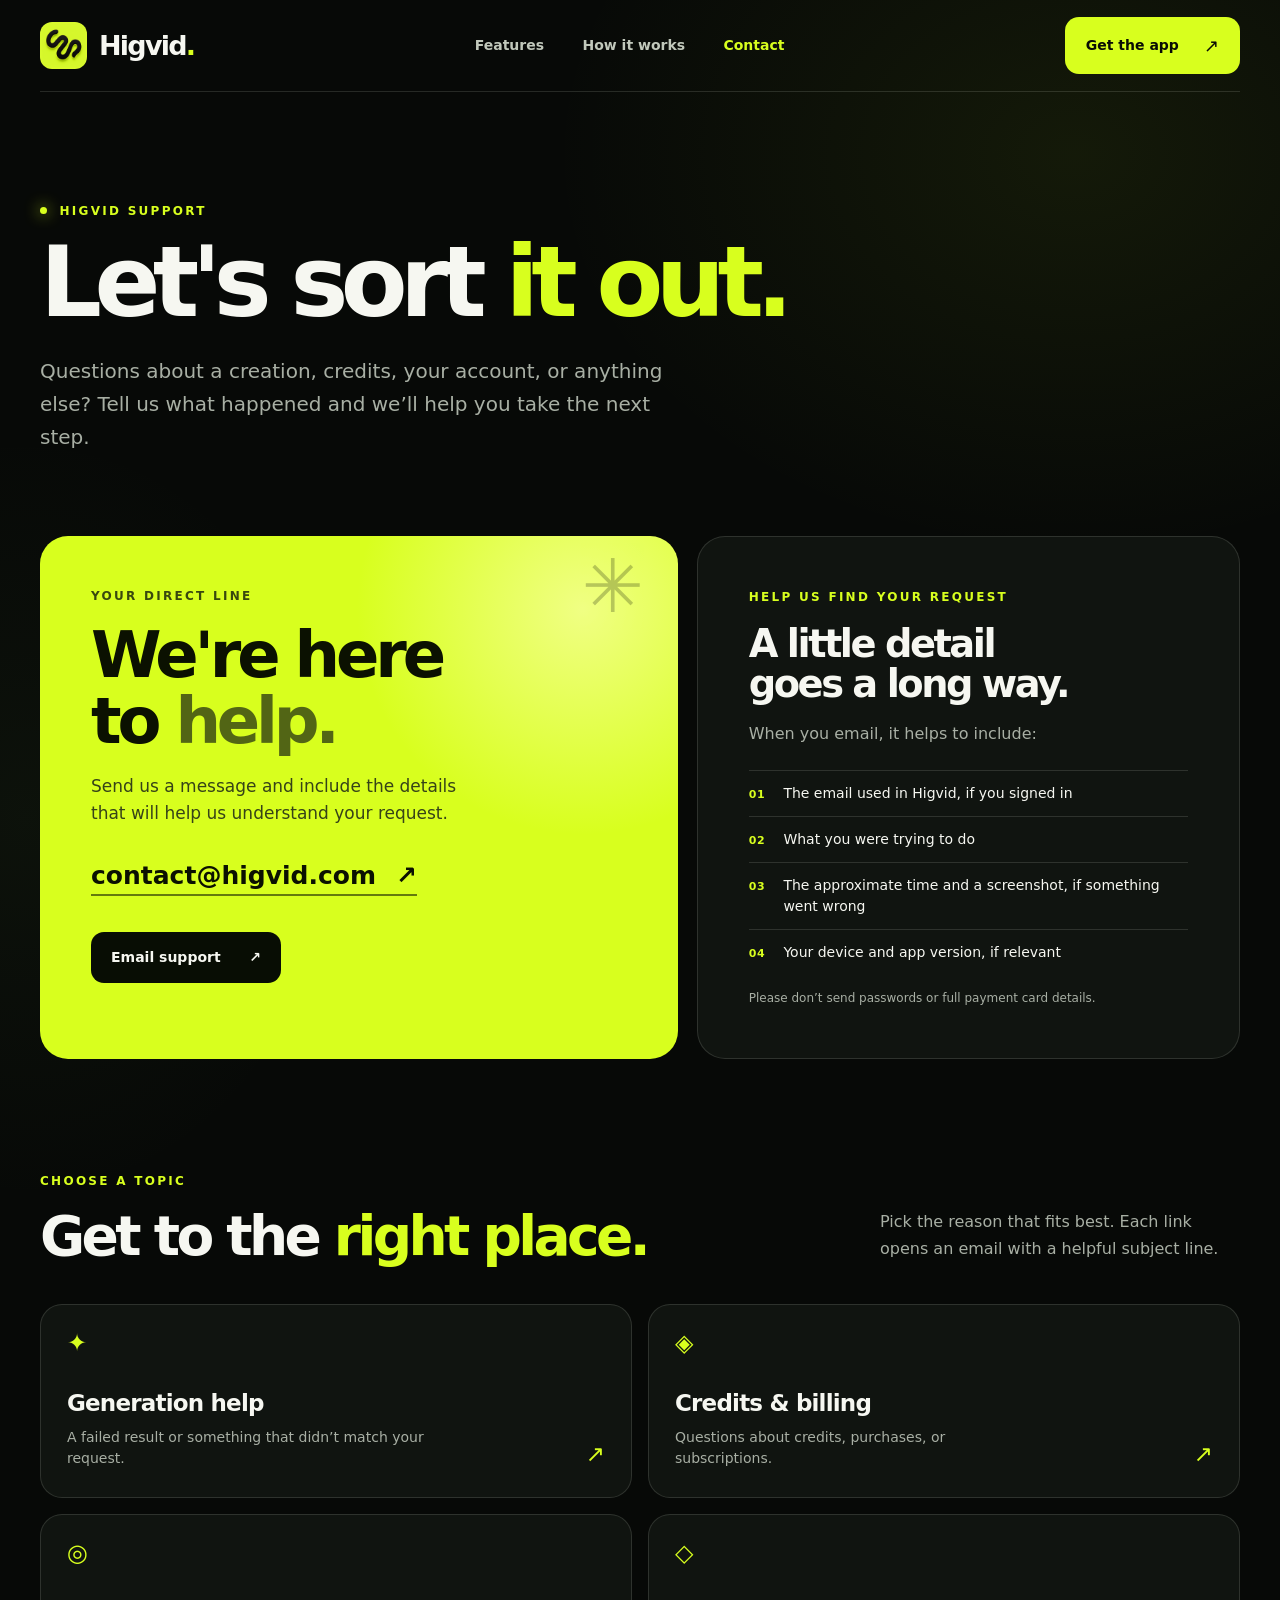
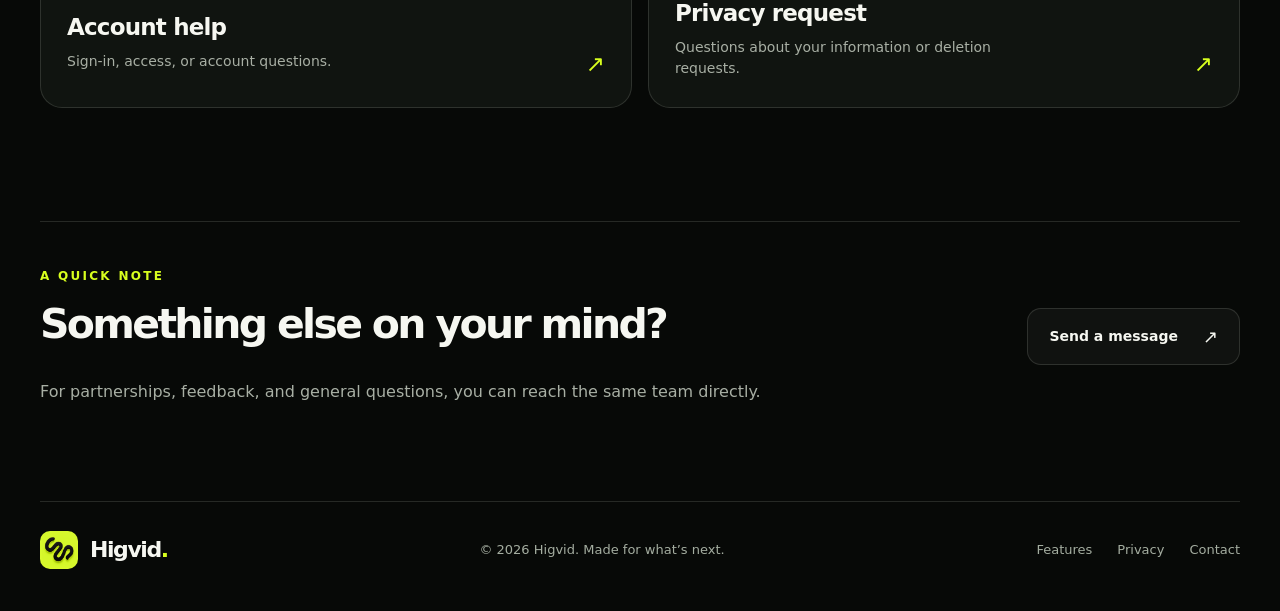
==== commit c1634076: "Add files via upload" ====
--- a/contact.html
+++ b/contact.html
@@ -3,9 +3,9 @@
 <head>
   <meta charset="utf-8" />
   <meta name="viewport" content="width=device-width, initial-scale=1" />
-  <title>Contact & Support — Hig</title>
-  <meta name="description" content="Contact Hig for help with your account, generations, credits, subscriptions, or privacy requests." />
-  <meta property="og:title" content="Contact Hig Support" />
+  <title>Contact & Support — Higvid</title>
+  <meta name="description" content="Contact Higvid for help with your account, generations, credits, subscriptions, or privacy requests." />
+  <meta property="og:title" content="Contact Higvid Support" />
   <meta property="og:description" content="Questions about a creation, credits, or your account? We're here to help." />
   <meta property="og:image" content="https://higvid.com/assets/app-icon.png" />
   <meta name="theme-color" content="#080a08" />
@@ -16,30 +16,30 @@
 <body>
   <a class="skip-link" href="#main">Skip to content</a>
   <header class="site-header">
-    <a class="brand" href="index.html" aria-label="Hig home"><img src="assets/app-icon.png" alt="" /><span>Hig<span class="brand-dot">.</span></span></a>
+    <a class="brand" href="index.html" aria-label="Higvid home"><img src="assets/app-icon.png" alt="" /><span>Higvid<span class="brand-dot">.</span></span></a>
     <nav class="nav" aria-label="Main navigation"><a href="features.html">Features</a><a href="index.html#how">How it works</a><a href="contact.html" aria-current="page">Contact</a></nav>
     <a class="header-cta" href="index.html#download">Get the app <span aria-hidden="true">↗</span></a>
     <details class="mobile-menu"><summary>Menu <span aria-hidden="true">☰</span></summary><nav aria-label="Mobile navigation"><a href="index.html">Home</a><a href="features.html">Features</a><a href="index.html#how">How it works</a><a href="index.html#download">Get the app</a><a href="contact.html" aria-current="page">Contact</a><a href="privacy.html">Privacy</a></nav></details>
   </header>
 
   <main id="main">
-    <section class="page-intro contact-intro"><p class="eyebrow"><span class="eyebrow-dot"></span> Hig support</p><h1>Let's sort <span>it out.</span></h1><p class="lead">Questions about a creation, credits, your account, or anything else? Tell us what happened and we’ll help you take the next step.</p></section>
+    <section class="page-intro contact-intro"><p class="eyebrow"><span class="eyebrow-dot"></span> Higvid support</p><h1>Let's sort <span>it out.</span></h1><p class="lead">Questions about a creation, credits, your account, or anything else? Tell us what happened and we’ll help you take the next step.</p></section>
 
-    <section class="contact-layout" aria-label="Contact Hig">
-      <div class="support-panel"><span class="support-mark" aria-hidden="true">✳</span><p class="eyebrow dark-eyebrow">Your direct line</p><h2>We're here to <span>help.</span></h2><p>Send us a message and include the details that will help us understand your request.</p><a class="support-email" href="mailto:contact@higvid.com?subject=Hig%20Support%20Request">contact@higvid.com <span aria-hidden="true">↗</span></a><a class="dark-button" href="mailto:contact@higvid.com?subject=Hig%20Support%20Request">Email support <span aria-hidden="true">↗</span></a></div>
-      <div class="support-checklist"><p class="eyebrow">Help us find your request</p><h2>A little detail goes a long way.</h2><p>When you email, it helps to include:</p><ul><li><span>01</span> The email used in Hig, if you signed in</li><li><span>02</span> What you were trying to do</li><li><span>03</span> The approximate time and a screenshot, if something went wrong</li><li><span>04</span> Your device and app version, if relevant</li></ul><p class="checklist-note">Please don’t send passwords or full payment card details.</p></div>
+    <section class="contact-layout" aria-label="Contact Higvid">
+      <div class="support-panel"><span class="support-mark" aria-hidden="true">✳</span><p class="eyebrow dark-eyebrow">Your direct line</p><h2>We're here to <span>help.</span></h2><p>Send us a message and include the details that will help us understand your request.</p><a class="support-email" href="mailto:contact@higvid.com?subject=Higvid%20Support%20Request">contact@higvid.com <span aria-hidden="true">↗</span></a><a class="dark-button" href="mailto:contact@higvid.com?subject=Higvid%20Support%20Request">Email support <span aria-hidden="true">↗</span></a></div>
+      <div class="support-checklist"><p class="eyebrow">Help us find your request</p><h2>A little detail goes a long way.</h2><p>When you email, it helps to include:</p><ul><li><span>01</span> The email used in Higvid, if you signed in</li><li><span>02</span> What you were trying to do</li><li><span>03</span> The approximate time and a screenshot, if something went wrong</li><li><span>04</span> Your device and app version, if relevant</li></ul><p class="checklist-note">Please don’t send passwords or full payment card details.</p></div>
     </section>
 
     <section class="contact-topics"><div class="section-heading section-heading-split"><div><p class="eyebrow">Choose a topic</p><h2>Get to the <span>right place.</span></h2></div><p>Pick the reason that fits best. Each link opens an email with a helpful subject line.</p></div><div class="topic-grid">
-      <a class="topic-card" href="mailto:contact@higvid.com?subject=Hig%20Generation%20Help"><span class="topic-icon" aria-hidden="true">✦</span><span class="topic-title">Generation help</span><span class="topic-description">A failed result or something that didn’t match your request.</span><span class="topic-arrow" aria-hidden="true">↗</span></a>
-      <a class="topic-card" href="mailto:contact@higvid.com?subject=Hig%20Credits%20and%20Billing"><span class="topic-icon" aria-hidden="true">◈</span><span class="topic-title">Credits & billing</span><span class="topic-description">Questions about credits, purchases, or subscriptions.</span><span class="topic-arrow" aria-hidden="true">↗</span></a>
-      <a class="topic-card" href="mailto:contact@higvid.com?subject=Hig%20Account%20Help"><span class="topic-icon" aria-hidden="true">◎</span><span class="topic-title">Account help</span><span class="topic-description">Sign-in, access, or account questions.</span><span class="topic-arrow" aria-hidden="true">↗</span></a>
-      <a class="topic-card" href="mailto:contact@higvid.com?subject=Hig%20Privacy%20Request"><span class="topic-icon" aria-hidden="true">◇</span><span class="topic-title">Privacy request</span><span class="topic-description">Questions about your information or deletion requests.</span><span class="topic-arrow" aria-hidden="true">↗</span></a>
+      <a class="topic-card" href="mailto:contact@higvid.com?subject=Higvid%20Generation%20Help"><span class="topic-icon" aria-hidden="true">✦</span><span class="topic-title">Generation help</span><span class="topic-description">A failed result or something that didn’t match your request.</span><span class="topic-arrow" aria-hidden="true">↗</span></a>
+      <a class="topic-card" href="mailto:contact@higvid.com?subject=Higvid%20Credits%20and%20Billing"><span class="topic-icon" aria-hidden="true">◈</span><span class="topic-title">Credits & billing</span><span class="topic-description">Questions about credits, purchases, or subscriptions.</span><span class="topic-arrow" aria-hidden="true">↗</span></a>
+      <a class="topic-card" href="mailto:contact@higvid.com?subject=Higvid%20Account%20Help"><span class="topic-icon" aria-hidden="true">◎</span><span class="topic-title">Account help</span><span class="topic-description">Sign-in, access, or account questions.</span><span class="topic-arrow" aria-hidden="true">↗</span></a>
+      <a class="topic-card" href="mailto:contact@higvid.com?subject=Higvid%20Privacy%20Request"><span class="topic-icon" aria-hidden="true">◇</span><span class="topic-title">Privacy request</span><span class="topic-description">Questions about your information or deletion requests.</span><span class="topic-arrow" aria-hidden="true">↗</span></a>
     </div></section>
 
-    <section class="contact-bottom"><div><p class="eyebrow">A quick note</p><h2>Something else on your mind?</h2><p>For partnerships, feedback, and general questions, you can reach the same team directly.</p></div><a class="secondary-btn" href="mailto:contact@higvid.com?subject=Hig%20General%20Question">Send a message <span aria-hidden="true">↗</span></a></section>
+    <section class="contact-bottom"><div><p class="eyebrow">A quick note</p><h2>Something else on your mind?</h2><p>For partnerships, feedback, and general questions, you can reach the same team directly.</p></div><a class="secondary-btn" href="mailto:contact@higvid.com?subject=Higvid%20General%20Question">Send a message <span aria-hidden="true">↗</span></a></section>
   </main>
-  <footer class="footer"><a class="brand footer-brand" href="index.html" aria-label="Hig home"><img src="assets/app-icon.png" alt="" /><span>Hig<span class="brand-dot">.</span></span></a><p>© <span id="year"></span> Hig. Made for what’s next.</p><nav aria-label="Footer navigation"><a href="features.html">Features</a><a href="privacy.html">Privacy</a><a href="contact.html">Contact</a></nav></footer>
+  <footer class="footer"><a class="brand footer-brand" href="index.html" aria-label="Higvid home"><img src="assets/app-icon.png" alt="" /><span>Higvid<span class="brand-dot">.</span></span></a><p>© <span id="year"></span> Higvid. Made for what’s next.</p><nav aria-label="Footer navigation"><a href="features.html">Features</a><a href="privacy.html">Privacy</a><a href="contact.html">Contact</a></nav></footer>
   <script src="script.js"></script>
 </body>
 </html>
--- a/styles.css
+++ b/styles.css
@@ -97,8 +97,12 @@
 .feature-grid { display: grid; grid-template-columns: repeat(3, 1fr); gap: 18px; }
 .feature-card { overflow: hidden; border: 1px solid var(--line); border-radius: 25px; background: #101410; transition: transform .25s, border-color .25s; }
 .feature-card:hover { transform: translateY(-6px); border-color: rgba(216,255,30,.55); }
-.feature-card-media { height: 395px; overflow: hidden; background: #080b08; border-bottom: 1px solid var(--line); }
-.feature-card-media img { width: 100%; height: auto; }
+.feature-card-media { position: relative; height: 395px; overflow: hidden; background: #080b08; border-bottom: 1px solid var(--line); }
+.feature-card-media img { width: 100%; height: 100%; object-fit: cover; object-position: center 55%; transition: transform .35s; }
+.feature-card-media-motion img { object-position: center 57%; }
+.feature-card-media-templates img { object-position: center 54%; }
+.feature-card:hover .feature-card-media img { transform: scale(1.04); }
+.feature-card-media::after { content: ""; position: absolute; inset: 0; background: linear-gradient(180deg, transparent 75%, rgba(5,8,6,.27)); pointer-events: none; }
 .feature-card-content { padding: 25px 27px 33px; min-height: 220px; position: relative; }
 .feature-number { font-size: 11px; font-weight: 850; letter-spacing: .13em; color: var(--accent); }
 .feature-card h3 { margin: 17px 0 9px; }
@@ -136,6 +140,14 @@
 .page-intro { width: min(var(--max), calc(100% - 48px)); margin: 0 auto; padding: 110px 0 70px; }
 .page-intro h1 { max-width: 920px; margin-bottom: 27px; }
 .page-intro .lead { max-width: 660px; }
+.feature-intro { display: grid; grid-template-columns: 1.1fr .9fr; align-items: center; gap: 32px; min-height: 650px; padding: 80px 0 92px; }
+.feature-intro h1 { font-size: clamp(60px, 7vw, 100px); max-width: 670px; }
+.feature-intro .lead { max-width: 530px; }
+.feature-intro-visual { position: relative; height: 520px; isolation: isolate; background: radial-gradient(circle at 50% 55%, rgba(216,255,30,.16), transparent 65%); }
+.intro-shot { position: absolute; height: auto; border: 1px solid rgba(255,255,255,.22); border-radius: 16px; box-shadow: 0 26px 60px rgba(0,0,0,.65); }
+.intro-shot-left { left: 0; top: 116px; width: 158px; z-index: 1; transform: rotate(-10deg); filter: brightness(.8); }
+.intro-shot-right { right: 0; top: 82px; width: 158px; z-index: 1; transform: rotate(10deg); filter: brightness(.85); }
+.intro-shot-front { left: 50%; top: 27px; width: 212px; z-index: 2; transform: translateX(-50%); }
 .jump-links { display: flex; flex-wrap: wrap; gap: 11px; margin-top: 39px; }
 .jump-links a { display: inline-flex; gap: 15px; border: 1px solid var(--line); padding: 13px 17px; border-radius: 30px; background: var(--surface); color: #e4eadf; font-size: 13px; font-weight: 650; }
 .jump-links a:hover { border-color: var(--accent); color: var(--accent); }
@@ -157,11 +169,10 @@
 .media-caption { display: block; padding: 15px 0; color: #879381; letter-spacing: .14em; font-size: 11px; font-weight: 750; }
 .more-tools { padding: 105px 0 120px; border-top: 1px solid var(--line); }
 .tool-grid { display: grid; grid-template-columns: repeat(3, 1fr); gap: 18px; }
-.tool-card { overflow: hidden; border-radius: 24px; border: 1px solid var(--line); background: var(--surface); }
-.tool-preview { height: 250px; overflow: hidden; background: radial-gradient(circle at 50% 75%, rgba(216,255,30,.13), transparent 65%), #0b0e0b; }
-.tool-preview img { width: min(100%, 300px); margin: 0 auto; }
-.tool-card > div:last-child { padding: 25px; }
-.tool-card h3 { margin: 14px 0 8px; }
+.tool-card { min-height: 250px; border-radius: 24px; border: 1px solid var(--line); background: linear-gradient(145deg, #151c12, var(--surface)); padding: 28px; }
+.tool-heading { display: flex; justify-content: space-between; align-items: start; gap: 12px; margin-bottom: 51px; }
+.tool-symbol { display: grid; place-items: center; width: 53px; height: 53px; color: var(--accent); background: rgba(216,255,30,.08); border: 1px solid rgba(216,255,30,.26); border-radius: 15px; font-size: 23px; }
+.tool-card h3 { margin: 0 0 9px; }
 .tool-card p { color: var(--muted); font-size: 14px; margin: 0; }
 .compact-cta { margin-top: 0; }
 
@@ -227,6 +238,8 @@
   .mobile-menu nav a { padding: 10px 12px; border-radius: 7px; font-size: 14px; }
   .mobile-menu nav a:hover, .mobile-menu nav a[aria-current="page"] { color: var(--accent); background: #25301e; }
   .hero { grid-template-columns: 1fr; min-height: 0; padding: 75px 0 35px; gap: 10px; }
+  .feature-intro { grid-template-columns: 1fr; min-height: 0; padding: 75px 0 60px; gap: 22px; }
+  .feature-intro-visual { height: 450px; max-width: 510px; width: 100%; margin: 0 auto; }
   .hero-visual { height: 590px; }
   .hero-visual > img { width: 280px; }
   .floating-label-top { left: 17%; }
@@ -277,12 +290,17 @@
   .footer { display: grid; grid-template-columns: 1fr; justify-items: start; gap: 17px; padding-bottom: 35px; }
   .footer nav { flex-wrap: wrap; gap: 21px; }
   .page-intro { padding: 72px 0 54px; }
+  .feature-intro { padding: 70px 0 48px; }
+  .feature-intro h1 { font-size: clamp(54px, 12vw, 72px); }
+  .feature-intro-visual { height: 365px; }
+  .intro-shot-left { width: 108px; top: 93px; left: 1%; }
+  .intro-shot-right { width: 108px; top: 72px; right: 1%; }
+  .intro-shot-front { width: 154px; top: 18px; }
   .jump-links a { font-size: 12px; }
   .story-copy h2 { font-size: clamp(46px, 10vw, 58px); }
   .story-copy > p:not(.feature-index) { font-size: 16px; }
   .story-media { width: min(100%, 390px); }
   .more-tools { padding: 75px 0 90px; }
-  .tool-preview { height: 270px; }
   .contact-intro { padding-bottom: 42px; }
   .support-panel, .support-checklist { padding: 30px 25px; }
   .support-email { font-size: 18px; }
